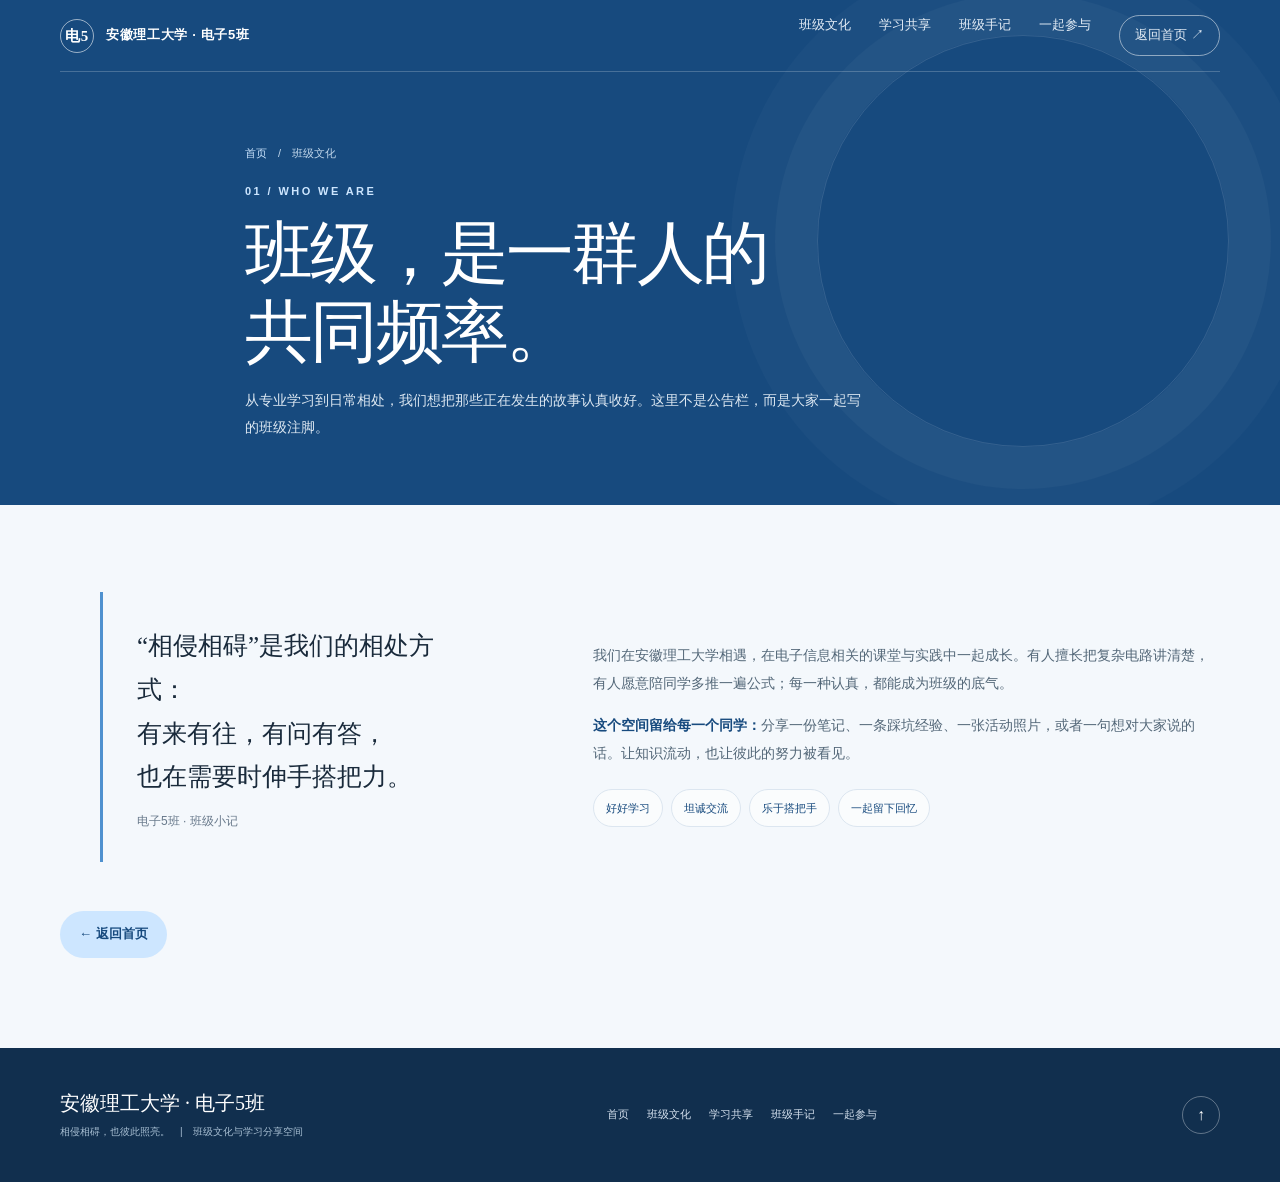
==== about.html @ 72c895e0 "安徽理工大学电子5班班级站：首页、班级文化、学习共享、班级手记、一起参与 留言区使用 GitHub Issues 作为留言板，纯文字提交。  Co-Authored-By: WorkBuddy <no" ====
<!doctype html>
<html lang="zh-CN">
<head>
<meta charset="utf-8">
<meta name="viewport" content="width=device-width, initial-scale=1">
<meta name="theme-color" content="#174a7e">
<meta name="description" content="安徽理工大学电子5班 —— 班级文化：我们在安徽理工大学相遇，在电子信息相关的课堂与实践中一起成长。">
<title>班级文化 · 安徽理工大学电子5班</title>
<link rel="stylesheet" href="style.css">
</head>
<body id="top">
<header class="topbar wrap">
  <a class="brand" href="index.html" aria-label="返回首页"><span class="seal">电5</span><span>安徽理工大学 · 电子5班</span></a>
  <nav class="nav" aria-label="主导航">
    <a href="about.html">班级文化</a>
    <a href="learn.html">学习共享</a>
    <a href="journal.html">班级手记</a>
    <a href="gather.html">一起参与</a>
    <a class="nav-cta" href="index.html">返回首页 ↗</a>
  </nav>
</header>
<main>
<section class="subhero">
  <div class="wrap subhero-inner">
    <div class="breadcrumbs"><a href="index.html">首页</a>　/　班级文化</div>
    <div class="eyebrow">01 / WHO WE ARE</div>
    <h1>班级，是一群人的<br>共同频率。</h1>
    <p>从专业学习到日常相处，我们想把那些正在发生的故事认真收好。这里不是公告栏，而是大家一起写的班级注脚。</p>
  </div>
</section>

<section class="page-content">
  <div class="wrap">
    <div class="about-grid">
      <blockquote class="manifesto">
        “相侵相碍”是我们的相处方式：<br>
        有来有往，有问有答，<br>
        也在需要时伸手搭把力。
        <small>电子5班 · 班级小记</small>
      </blockquote>
      <div class="about-copy">
        <p>我们在安徽理工大学相遇，在电子信息相关的课堂与实践中一起成长。有人擅长把复杂电路讲清楚，有人愿意陪同学多推一遍公式；每一种认真，都能成为班级的底气。</p>
        <p><strong>这个空间留给每一个同学：</strong>分享一份笔记、一条踩坑经验、一张活动照片，或者一句想对大家说的话。让知识流动，也让彼此的努力被看见。</p>
        <div class="values">
          <span class="pill">好好学习</span>
          <span class="pill">坦诚交流</span>
          <span class="pill">乐于搭把手</span>
          <span class="pill">一起留下回忆</span>
        </div>
      </div>
    </div>
    <a class="btn btn-primary page-return" href="index.html">← 返回首页</a>
  </div>
</section>
</main>
<footer class="footer">
  <div class="wrap footer-row">
    <div>
      <div class="footer-name">安徽理工大学 · 电子5班</div>
      <small>相侵相碍，也彼此照亮。　|　班级文化与学习分享空间</small>
    </div>
    <div class="footer-links">
      <a href="index.html">首页</a>
      <a href="about.html">班级文化</a>
      <a href="learn.html">学习共享</a>
      <a href="journal.html">班级手记</a>
      <a href="gather.html">一起参与</a>
    </div>
    <a class="backtop" href="#top" aria-label="回到顶部">↑</a>
  </div>
</footer>
</body>
</html>
---- style.css ----
:root{--pine:#174a7e;--pine2:#326a9a;--lime:#cde6ff;--cream:#f4f8fc;--paper:#ffffff;--ink:#192a3b;--muted:#68798b;--line:#dce6f0;--coral:#4f91cf;--serif:Georgia,"Noto Serif SC","Songti SC",serif;--sans:Inter,"PingFang SC","Microsoft YaHei",sans-serif}
    *{box-sizing:border-box}html{scroll-behavior:smooth}body{margin:0;background:var(--cream);color:var(--ink);font-family:var(--sans);line-height:1.6}a{color:inherit;text-decoration:none}button{font:inherit}.wrap{width:min(1160px,calc(100% - 48px));margin:auto}.topbar{height:72px;display:flex;align-items:center;justify-content:space-between;border-bottom:1px solid #ffffff35;color:#fff;position:absolute;top:0;left:0;right:0;z-index:4}.brand{display:flex;align-items:center;gap:12px;font-size:13px;font-weight:700;letter-spacing:.05em}.seal{width:34px;height:34px;border:1px solid #ffffff90;border-radius:50%;display:grid;place-items:center;font-family:var(--serif);font-size:15px}.nav{display:flex;gap:28px;font-size:13px;color:#e4edf6}.nav a:hover{color:var(--lime)}.nav-cta{border:1px solid #ffffff80;padding:9px 15px;border-radius:99px}.hero{min-height:680px;background:var(--pine);color:#fff;position:relative;overflow:hidden;padding:154px 0 72px}.hero:before{content:"";position:absolute;width:580px;height:580px;border-radius:50%;right:-40px;top:68px;background:radial-gradient(circle at 42% 42%,#4c82b4 0 2px,transparent 3px),radial-gradient(circle,#204d78 0,#1b426a 61%,transparent 62%);opacity:.9}.hero:after{content:"";position:absolute;width:380px;height:380px;border:1px solid #ffffff25;border-radius:50%;right:60px;top:168px;box-shadow:0 0 0 40px #ffffff08,0 0 0 80px #ffffff05}.hero-inner{position:relative;z-index:1;display:grid;grid-template-columns:1.1fr .9fr;align-items:center;gap:50px}.eyebrow{font-size:11px;letter-spacing:.22em;text-transform:uppercase;color:var(--lime);font-weight:700}.hero h1{font-family:var(--serif);font-size:clamp(42px,6.5vw,78px);line-height:1.13;letter-spacing:-.045em;font-weight:500;margin:21px 0 20px;max-width:730px}.hero h1 em{font-style:normal;color:var(--lime)}.hero-copy{max-width:500px;color:#dde8f2;font-size:15px;line-height:1.9}.hero-actions{display:flex;gap:12px;margin-top:31px;flex-wrap:wrap}.btn{display:inline-flex;align-items:center;gap:10px;border-radius:99px;padding:13px 19px;font-size:13px;font-weight:700;transition:.2s}.btn-primary{background:var(--lime);color:var(--pine)}.btn-primary:hover{transform:translateY(-2px);box-shadow:0 8px 22px #0003}.btn-ghost{color:#fff;border:1px solid #ffffff50}.orbit{height:400px;position:relative;display:grid;place-items:center}.orbit-ring{position:absolute;width:340px;height:340px;border:1px solid #ffffff30;border-radius:50%}.orbit-ring:before,.orbit-ring:after{content:"";position:absolute;border:1px solid #ffffff18;border-radius:50%;inset:26px}.orbit-ring:after{inset:62px}.orbit-core{width:190px;height:190px;border-radius:50%;background:var(--lime);color:var(--pine);display:flex;flex-direction:column;align-items:center;justify-content:center;text-align:center;box-shadow:0 0 70px #cde6ff30;transform:rotate(-8deg)}.orbit-core strong{font-family:var(--serif);font-size:55px;line-height:1}.orbit-core span{font-size:11px;letter-spacing:.1em;margin-top:9px}.orbit-tag{position:absolute;background:#fff;color:var(--pine);border-radius:999px;padding:8px 13px;font-size:11px;font-weight:700;box-shadow:0 7px 25px #0002}.tag-a{top:50px;right:28px}.tag-b{left:0;top:142px}.tag-c{right:0;bottom:78px}.hero-note{position:absolute;right:24px;bottom:25px;font-size:10px;letter-spacing:.12em;color:#aec2d4;z-index:2}.ticker{background:var(--lime);color:var(--pine);overflow:hidden;white-space:nowrap;padding:13px 0;font-weight:800;letter-spacing:.12em;font-size:12px}.ticker span{display:inline-block;animation:move 24s linear infinite}@keyframes move{to{transform:translateX(-50%)}}section{padding:92px 0}.section-head{display:flex;justify-content:space-between;align-items:end;gap:24px;margin-bottom:38px}.kicker{color:#6d8197;text-transform:uppercase;font-size:10px;letter-spacing:.2em;font-weight:800}.section-head h2{font-family:var(--serif);font-size:clamp(34px,4vw,50px);letter-spacing:-.035em;line-height:1.18;margin:10px 0 0;font-weight:500}.section-head p{max-width:400px;color:var(--muted);font-size:13px;margin:0}.about-grid{display:grid;grid-template-columns:.85fr 1.15fr;gap:70px;align-items:center}.manifesto{padding:32px 0 32px 34px;border-left:3px solid var(--coral);font-family:var(--serif);font-size:25px;line-height:1.75}.manifesto small{display:block;font:12px var(--sans);color:var(--muted);margin-top:14px}.about-copy{font-size:14px;color:#536778;line-height:2}.about-copy strong{color:var(--pine)}.values{display:flex;gap:8px;flex-wrap:wrap;margin-top:22px}.pill{border:1px solid var(--line);border-radius:99px;padding:7px 12px;font-size:11px;color:var(--pine);background:#fff9}.features{background:#eaf2f9}.card-grid{display:grid;grid-template-columns:repeat(3,1fr);gap:15px}.feature-card{background:var(--paper);padding:25px;border-radius:5px;min-height:240px;display:flex;flex-direction:column;position:relative;overflow:hidden;border:1px solid #e2eaf2}.feature-card:after{content:"";position:absolute;right:-28px;bottom:-55px;width:125px;height:125px;border-radius:50%;background:#d5eafd;opacity:.6}.card-icon{width:43px;height:43px;background:#e8f2fb;border-radius:50%;display:grid;place-items:center;font-size:19px}.feature-card h3{font-family:var(--serif);font-weight:500;font-size:23px;margin:23px 0 8px}.feature-card p{color:var(--muted);font-size:12px;margin:0;max-width:260px}.card-link{margin-top:auto;padding-top:19px;font-size:11px;color:var(--pine);font-weight:800;position:relative;z-index:1}.resources{display:grid;grid-template-columns:.72fr 1.28fr;gap:70px;align-items:start}.resource-intro{position:sticky;top:30px}.resource-intro p{font-size:13px;color:var(--muted);line-height:1.9}.filter-row{display:flex;gap:8px;margin:22px 0}.filter{border:1px solid var(--line);background:transparent;border-radius:99px;padding:7px 13px;font-size:11px;color:var(--muted);cursor:pointer}.filter.active,.filter:hover{background:var(--pine);border-color:var(--pine);color:#fff}.resource-list{border-top:1px solid var(--line)}.resource{display:grid;grid-template-columns:52px 1fr auto;align-items:center;gap:17px;padding:19px 0;border-bottom:1px solid var(--line)}.resource-index{font-family:var(--serif);font-size:20px;color:#97a8b9}.resource h3{margin:0;font-size:14px}.resource p{margin:4px 0 0;font-size:11px;color:var(--muted)}.resource-type{background:#eaf2f9;color:var(--pine);padding:5px 9px;border-radius:99px;font-size:10px;white-space:nowrap}.notice{margin-top:22px;padding:13px 15px;background:#eaf4fd;border-left:2px solid #71a6d4;font-size:11px;color:#577492;line-height:1.75}.journal{background:var(--pine);color:white}.journal .kicker{color:var(--lime)}.journal .section-head p{color:#d1dfec}.journal-grid{display:grid;grid-template-columns:1fr 1fr;gap:16px}.journal-card{min-height:280px;padding:26px;border:1px solid #ffffff2a;display:flex;flex-direction:column;justify-content:space-between;background:linear-gradient(135deg,#ffffff08,transparent)}.journal-card.featured{background:var(--lime);color:var(--pine);border-color:var(--lime)}.journal-meta{font-size:10px;letter-spacing:.12em;text-transform:uppercase;opacity:.7}.journal-card h3{font:500 26px/1.35 var(--serif);max-width:400px;margin:30px 0 12px}.journal-card p{font-size:12px;opacity:.76;max-width:420px}.journal-foot{display:flex;justify-content:space-between;align-items:center;font-size:11px}.journal-mark{width:38px;height:38px;border-radius:50%;border:1px solid currentColor;display:grid;place-items:center}.events{display:grid;grid-template-columns:1fr 1fr;gap:50px}.event-list{border-top:1px solid var(--line)}.event{display:grid;grid-template-columns:65px 1fr;gap:15px;padding:19px 0;border-bottom:1px solid var(--line)}.event-date{font:12px var(--serif);color:#8495a8}.event h3{font-size:14px;margin:0}.event p{font-size:11px;color:var(--muted);margin:5px 0 0}.invite{background:#e6eff8;padding:30px;display:flex;flex-direction:column;justify-content:center;min-height:290px}.invite h3{font:500 30px/1.35 var(--serif);margin:0 0 12px}.invite p{font-size:12px;color:var(--muted);line-height:1.8}.invite a{align-self:flex-start;margin-top:15px}.footer{background:#112f4e;color:#dce7f2;padding:42px 0}.footer-row{display:flex;justify-content:space-between;align-items:center;gap:25px}.footer-name{font:20px var(--serif);color:#fff}.footer small{display:block;color:#a8bfd3;font-size:10px;margin-top:7px}.footer-links{display:flex;gap:18px;font-size:11px;color:#d5e1ee}.backtop{width:38px;height:38px;border:1px solid #ffffff55;border-radius:50%;display:grid;place-items:center;color:#fff}.toast{position:fixed;bottom:24px;left:50%;transform:translate(-50%,20px);opacity:0;pointer-events:none;background:#174a7e;color:white;padding:12px 18px;border-radius:99px;font-size:12px;transition:.25s;z-index:10}.toast.show{opacity:1;transform:translate(-50%,0)}
    @media(max-width:760px){.wrap{width:min(100% - 34px,560px)}.topbar{height:64px}.nav{gap:14px}.nav a:not(.nav-cta){display:none}.hero{padding-top:125px;min-height:auto}.hero-inner{grid-template-columns:1fr;gap:0}.hero h1{font-size:48px}.hero-copy{font-size:14px}.orbit{height:280px;margin-top:10px}.orbit-ring{width:245px;height:245px}.orbit-core{width:145px;height:145px}.orbit-core strong{font-size:43px}.tag-a{right:22px;top:23px}.tag-b{left:4px;top:107px}.tag-c{right:11px;bottom:24px}.hero-note{font-size:8px;right:16px}.section-head{display:block;margin-bottom:27px}.section-head p{margin-top:13px}.about-grid,.resources,.events{grid-template-columns:1fr;gap:28px}.manifesto{font-size:22px;padding-left:23px}.card-grid{grid-template-columns:1fr}.feature-card{min-height:195px}.resource-intro{position:static}.journal-grid{grid-template-columns:1fr}.journal-card{min-height:240px}.invite{min-height:230px}section{padding:66px 0}.footer-row{align-items:flex-start;flex-wrap:wrap}.footer-links{order:3;width:100%;flex-wrap:wrap}.resource{grid-template-columns:37px 1fr auto;gap:11px}.resource-type{font-size:9px}}
    @media(prefers-reduced-motion:reduce){*,*:before,*:after{scroll-behavior:auto!important;animation:none!important;transition:none!important}}
.subhero{background:var(--pine);color:#fff;position:relative;overflow:hidden;padding:145px 0 65px}.subhero:after{content:"";position:absolute;width:410px;height:410px;border:1px solid #ffffff20;border-radius:50%;right:4%;top:35px;box-shadow:0 0 0 42px #ffffff08,0 0 0 86px #ffffff05}.subhero-inner{position:relative;z-index:1;max-width:790px}.subhero h1{font:500 clamp(40px,6vw,68px)/1.16 var(--serif);letter-spacing:-.04em;margin:14px 0 15px}.subhero p{max-width:620px;color:#dde8f2;font-size:14px;line-height:1.9;margin:0}.breadcrumbs{font-size:11px;color:#c1d7eb;margin-bottom:20px}.breadcrumbs a{color:var(--lime)}.home-welcome{padding:68px 0 30px}.home-welcome p{font-size:14px;color:#536778;line-height:2;max-width:710px}.route-section{padding:36px 0 92px}.route-section .section-head{margin-bottom:28px}.route-section .feature-card{min-height:225px}.page-content{padding:62px 0 90px}.page-content .section-head{margin-bottom:30px}.page-return{display:inline-flex;margin-top:24px}.page-content .manifesto{max-width:520px}.learn-note{margin-top:24px;padding:13px 15px;background:#eaf4fd;border-left:2px solid #71a6d4;font-size:11px;color:#577492;line-height:1.75}.journal-intro{font-size:13px;color:#68798b;line-height:1.9;max-width:750px;margin:-10px 0 30px}.gather-steps{border-top:1px solid var(--line)}
@media(max-width:760px){.subhero{padding:122px 0 51px}.subhero:after{width:250px;height:250px;right:-115px;top:54px}.home-welcome{padding:52px 0 20px}.route-section{padding:25px 0 65px}.page-content{padding:48px 0 65px}.route-section .feature-card{min-height:190px}}

.study-grid{display:grid;grid-template-columns:repeat(3,1fr);gap:16px}.study-card{background:#fff;border:1px solid var(--line);padding:26px;min-height:300px}.study-mark{color:#5b8db8;font-size:10px;letter-spacing:.16em;font-weight:800}.study-card h2{font:500 27px var(--serif);color:var(--pine);margin:18px 0 10px}.study-card p,.study-card li{font-size:13px;color:var(--muted);line-height:1.9}.study-card ul{padding-left:18px;margin:18px 0 0}.study-footnote{color:var(--muted);font-size:12px;margin-top:20px}.community-layout{display:grid;grid-template-columns:1.2fr .8fr;gap:22px;align-items:start}.comment-panel,.community-aside{background:#fff;border:1px solid var(--line);padding:28px}.comment-panel h2,.comments-feed h2{font:500 31px var(--serif);margin:9px 0 10px}.community-intro{color:var(--muted);font-size:13px;line-height:1.8;margin:0 0 22px}.comment-panel form{display:flex;flex-direction:column;gap:9px}.comment-panel label:not(.upload-box){font-size:12px;font-weight:700;color:var(--pine);margin-top:5px}.comment-panel input:not([type=file]),.comment-panel textarea{font:inherit;font-size:13px;border:1px solid var(--line);border-radius:8px;padding:11px 12px;background:#fbfdff;color:var(--ink);width:100%}.comment-panel textarea{resize:vertical;min-height:115px}.upload-box{border:1px dashed #9ebad2;border-radius:9px;padding:15px;display:flex;flex-direction:column;gap:4px;color:var(--pine);cursor:pointer;margin-top:4px}.upload-box span{font-size:13px;font-weight:700}.upload-box small{color:var(--muted);font-size:11px}.upload-box input{margin-top:6px;font-size:11px}.selected-files,.form-message{font-size:11px;color:var(--muted);margin:2px 0}.submit-comment{border:0;cursor:pointer;align-self:flex-start;margin-top:8px}.submit-comment:disabled{opacity:.6;cursor:wait}.community-aside{background:#eaf2f9;padding:27px}.community-aside h3{font:500 28px/1.4 var(--serif);margin:12px 0}.community-aside p{color:var(--muted);font-size:12px;line-height:1.9}.comments-feed{grid-column:1/-1;border-top:1px solid var(--line);padding-top:24px}.feed-heading{display:flex;align-items:end;justify-content:space-between;margin-bottom:15px}.feed-heading h2{margin-bottom:0}.comments-list{display:grid;gap:12px}.comment-card{background:#fff;border:1px solid var(--line);border-radius:9px;padding:17px}.comment-meta{display:flex;justify-content:space-between;gap:10px;color:var(--muted);font-size:11px}.comment-author{font-size:13px;font-weight:800;color:var(--pine)}.comment-text{white-space:pre-wrap;overflow-wrap:anywhere;font-size:13px;line-height:1.8;margin:11px 0;color:var(--ink)}.comment-media{display:flex;gap:10px;flex-wrap:wrap}.comment-media img,.comment-media video{display:block;max-width:min(100%,360px);max-height:360px;border-radius:8px;background:#eaf2f9}.comment-media video{width:360px}.feed-status{color:var(--muted);font-size:12px}.comments-feed .filter{cursor:pointer}@media(max-width:760px){.study-grid{grid-template-columns:1fr}.study-card{min-height:0}.community-layout{grid-template-columns:1fr}.comments-feed{grid-column:auto}.comment-panel,.community-aside{padding:21px}.comment-meta{flex-direction:column;gap:3px}}
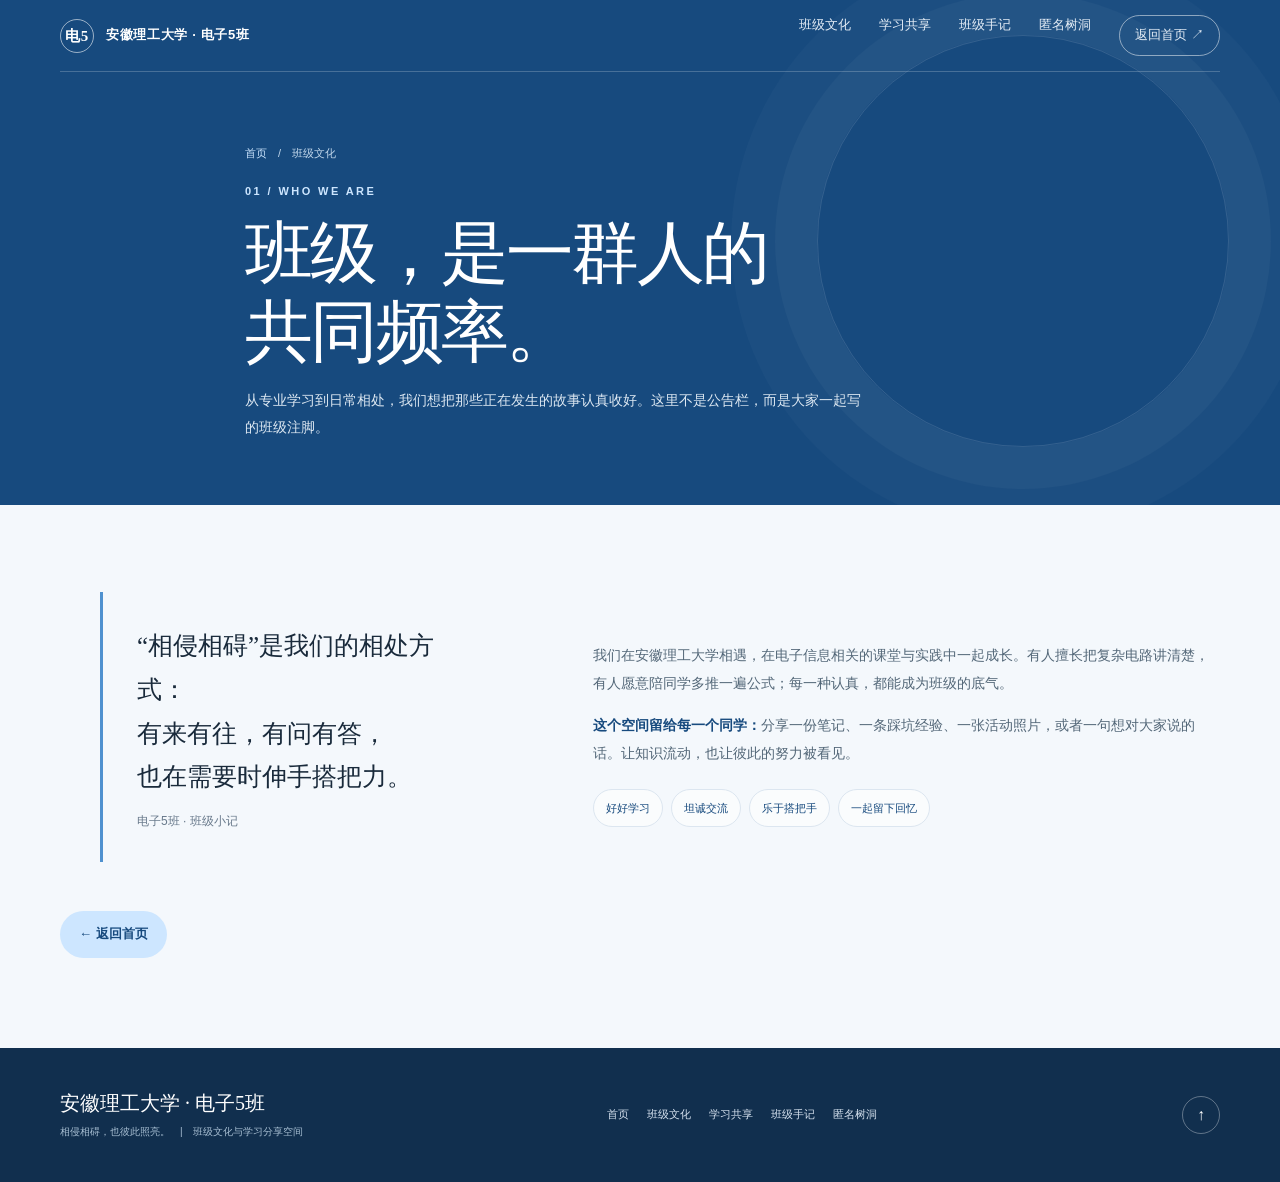
==== commit 8395bf3a: "「一起参与」改为「匿名树洞」 - 移除昵称输入框，改为纯文字匿名投递 - 树洞内容不显示用户名与头像，改用「匿名 #XXXXXX」编号   （由 GitHub 用户名算稳定哈希，同一人编号固定，无法反" ====
--- a/about.html
+++ b/about.html
@@ -15,7 +15,7 @@
     <a href="about.html">班级文化</a>
     <a href="learn.html">学习共享</a>
     <a href="journal.html">班级手记</a>
-    <a href="gather.html">一起参与</a>
+    <a href="gather.html">匿名树洞</a>
     <a class="nav-cta" href="index.html">返回首页 ↗</a>
   </nav>
 </header>
@@ -64,7 +64,7 @@
       <a href="about.html">班级文化</a>
       <a href="learn.html">学习共享</a>
       <a href="journal.html">班级手记</a>
-      <a href="gather.html">一起参与</a>
+      <a href="gather.html">匿名树洞</a>
     </div>
     <a class="backtop" href="#top" aria-label="回到顶部">↑</a>
   </div>
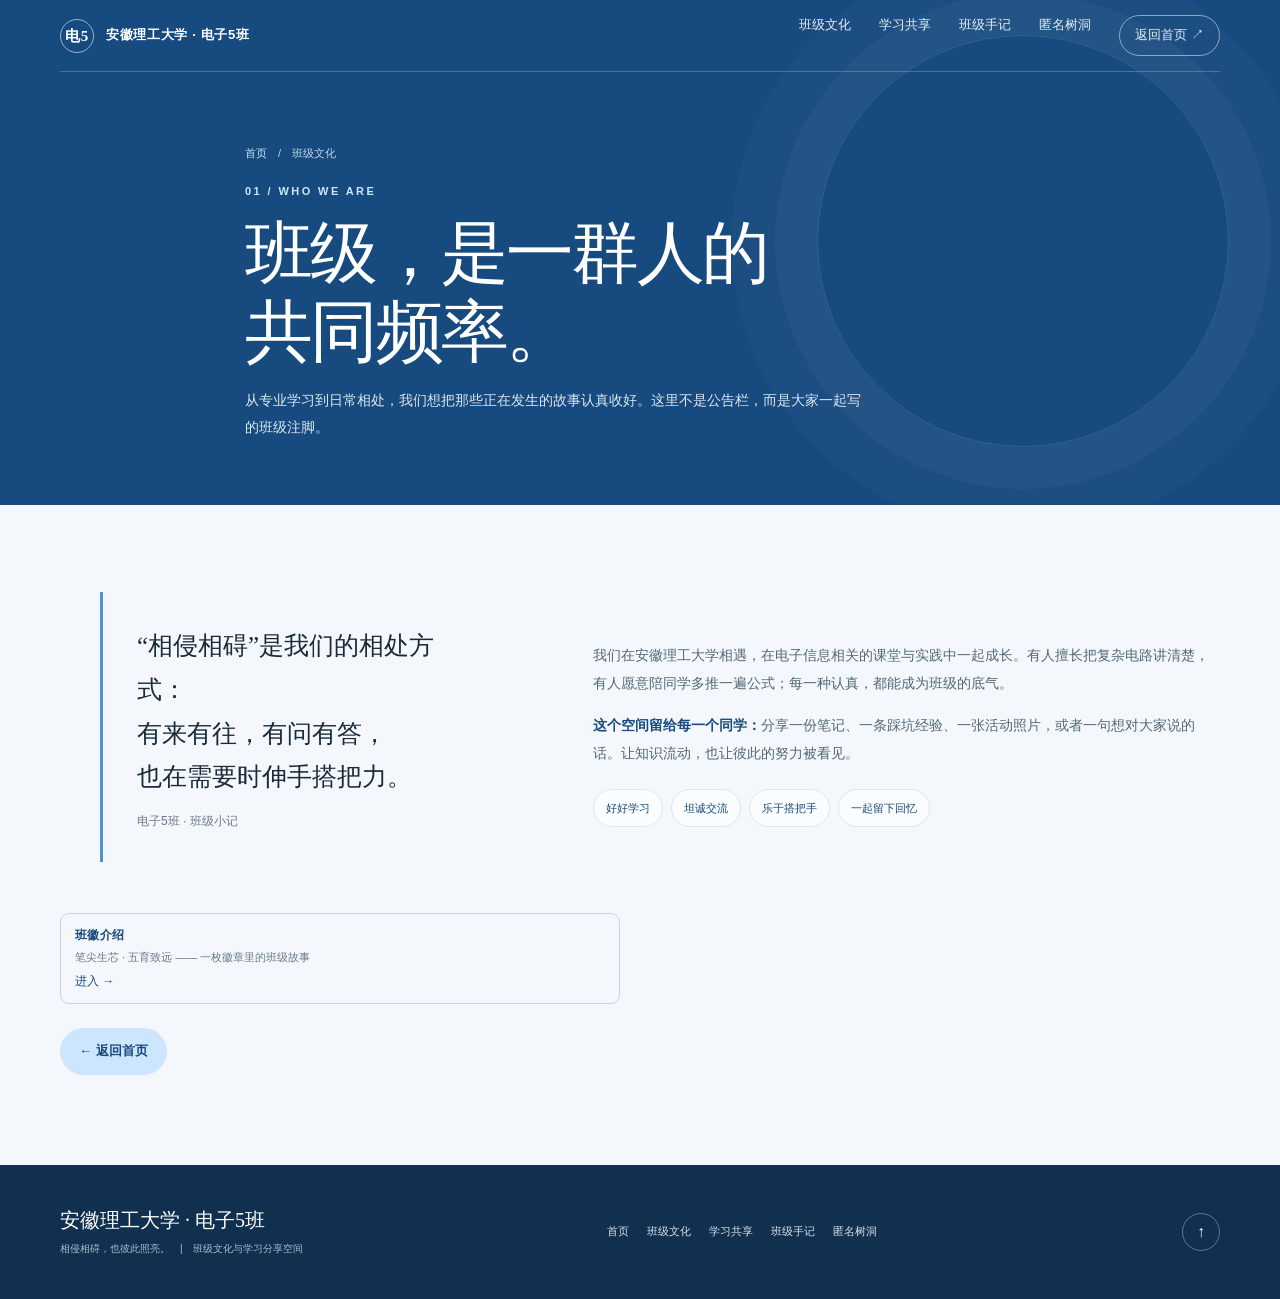
==== commit 2c6dee0f: "新增班徽介绍页 emblem.html：设计理念/五育篆书/五育日常/电路钢笔/特点创新" ====
--- a/about.html
+++ b/about.html
@@ -49,6 +49,13 @@
         </div>
       </div>
     </div>
+    <div class="eb-entry">
+      <a class="study-entry" href="emblem.html">
+        <span class="study-entry-label">班徽介绍</span>
+        <span class="study-entry-desc">笔尖生芯 · 五育致远 —— 一枚徽章里的班级故事</span>
+        <span class="study-entry-arrow">进入 →</span>
+      </a>
+    </div>
     <a class="btn btn-primary page-return" href="index.html">← 返回首页</a>
   </div>
 </section>
--- a/style.css
+++ b/style.css
@@ -3,6 +3,92 @@
     @media(max-width:760px){.wrap{width:min(100% - 34px,560px)}.topbar{height:64px}.nav{gap:14px}.nav a:not(.nav-cta){display:none}.hero{padding-top:125px;min-height:auto}.hero-inner{grid-template-columns:1fr;gap:0}.hero h1{font-size:48px}.hero-copy{font-size:14px}.orbit{height:280px;margin-top:10px}.orbit-ring{width:245px;height:245px}.orbit-core{width:145px;height:145px}.orbit-core strong{font-size:43px}.tag-a{right:22px;top:23px}.tag-b{left:4px;top:107px}.tag-c{right:11px;bottom:24px}.hero-note{font-size:8px;right:16px}.section-head{display:block;margin-bottom:27px}.section-head p{margin-top:13px}.about-grid,.resources,.events{grid-template-columns:1fr;gap:28px}.manifesto{font-size:22px;padding-left:23px}.card-grid{grid-template-columns:1fr}.feature-card{min-height:195px}.resource-intro{position:static}.journal-grid{grid-template-columns:1fr}.journal-card{min-height:240px}.invite{min-height:230px}section{padding:66px 0}.footer-row{align-items:flex-start;flex-wrap:wrap}.footer-links{order:3;width:100%;flex-wrap:wrap}.resource{grid-template-columns:37px 1fr auto;gap:11px}.resource-type{font-size:9px}}
     @media(prefers-reduced-motion:reduce){*,*:before,*:after{scroll-behavior:auto!important;animation:none!important;transition:none!important}}
 .subhero{background:var(--pine);color:#fff;position:relative;overflow:hidden;padding:145px 0 65px}.subhero:after{content:"";position:absolute;width:410px;height:410px;border:1px solid #ffffff20;border-radius:50%;right:4%;top:35px;box-shadow:0 0 0 42px #ffffff08,0 0 0 86px #ffffff05}.subhero-inner{position:relative;z-index:1;max-width:790px}.subhero h1{font:500 clamp(40px,6vw,68px)/1.16 var(--serif);letter-spacing:-.04em;margin:14px 0 15px}.subhero p{max-width:620px;color:#dde8f2;font-size:14px;line-height:1.9;margin:0}.breadcrumbs{font-size:11px;color:#c1d7eb;margin-bottom:20px}.breadcrumbs a{color:var(--lime)}.home-welcome{padding:68px 0 30px}.home-welcome p{font-size:14px;color:#536778;line-height:2;max-width:710px}.route-section{padding:36px 0 92px}.route-section .section-head{margin-bottom:28px}.route-section .feature-card{min-height:225px}.page-content{padding:62px 0 90px}.page-content .section-head{margin-bottom:30px}.page-return{display:inline-flex;margin-top:24px}.page-content .manifesto{max-width:520px}.learn-note{margin-top:24px;padding:13px 15px;background:#eaf4fd;border-left:2px solid #71a6d4;font-size:11px;color:#577492;line-height:1.75}.journal-intro{font-size:13px;color:#68798b;line-height:1.9;max-width:750px;margin:-10px 0 30px}.gather-steps{border-top:1px solid var(--line)}
-@media(max-width:760px){.subhero{padding:122px 0 51px}.subhero:after{width:250px;height:250px;right:-115px;top:54px}.home-welcome{padding:52px 0 20px}.route-section{padding:25px 0 65px}.page-content{padding:48px 0 65px}.route-section .feature-card{min-height:190px}}
+@media(max-width:760px){.subhero{padding:122px 0 51px}.subhero:after{width:250px;height:250px;right:-115px;top:54px}.home-welcome{padding:52px 0 20px}.route-section{padding:25px 0 65px}.page-content{padding:48px 0 65px}.route-section .feature-card{min-height:190px}}
 
-.study-grid{display:grid;grid-template-columns:repeat(3,1fr);gap:16px}.study-card{background:#fff;border:1px solid var(--line);padding:26px;min-height:300px}.study-mark{color:#5b8db8;font-size:10px;letter-spacing:.16em;font-weight:800}.study-card h2{font:500 27px var(--serif);color:var(--pine);margin:18px 0 10px}.study-card p,.study-card li{font-size:13px;color:var(--muted);line-height:1.9}.study-card ul{padding-left:18px;margin:18px 0 0}.study-footnote{color:var(--muted);font-size:12px;margin-top:20px}.community-layout{display:grid;grid-template-columns:1.2fr .8fr;gap:22px;align-items:start}.comment-panel,.community-aside{background:#fff;border:1px solid var(--line);padding:28px}.comment-panel h2,.comments-feed h2{font:500 31px var(--serif);margin:9px 0 10px}.community-intro{color:var(--muted);font-size:13px;line-height:1.8;margin:0 0 22px}.comment-panel form{display:flex;flex-direction:column;gap:9px}.comment-panel label:not(.upload-box){font-size:12px;font-weight:700;color:var(--pine);margin-top:5px}.comment-panel input:not([type=file]),.comment-panel textarea{font:inherit;font-size:13px;border:1px solid var(--line);border-radius:8px;padding:11px 12px;background:#fbfdff;color:var(--ink);width:100%}.comment-panel textarea{resize:vertical;min-height:115px}.upload-box{border:1px dashed #9ebad2;border-radius:9px;padding:15px;display:flex;flex-direction:column;gap:4px;color:var(--pine);cursor:pointer;margin-top:4px}.upload-box span{font-size:13px;font-weight:700}.upload-box small{color:var(--muted);font-size:11px}.upload-box input{margin-top:6px;font-size:11px}.selected-files,.form-message{font-size:11px;color:var(--muted);margin:2px 0}.submit-comment{border:0;cursor:pointer;align-self:flex-start;margin-top:8px}.submit-comment:disabled{opacity:.6;cursor:wait}.community-aside{background:#eaf2f9;padding:27px}.community-aside h3{font:500 28px/1.4 var(--serif);margin:12px 0}.community-aside p{color:var(--muted);font-size:12px;line-height:1.9}.comments-feed{grid-column:1/-1;border-top:1px solid var(--line);padding-top:24px}.feed-heading{display:flex;align-items:end;justify-content:space-between;margin-bottom:15px}.feed-heading h2{margin-bottom:0}.comments-list{display:grid;gap:12px}.comment-card{background:#fff;border:1px solid var(--line);border-radius:9px;padding:17px}.comment-meta{display:flex;justify-content:space-between;gap:10px;color:var(--muted);font-size:11px}.comment-author{font-size:13px;font-weight:800;color:var(--pine)}.comment-text{white-space:pre-wrap;overflow-wrap:anywhere;font-size:13px;line-height:1.8;margin:11px 0;color:var(--ink)}.comment-media{display:flex;gap:10px;flex-wrap:wrap}.comment-media img,.comment-media video{display:block;max-width:min(100%,360px);max-height:360px;border-radius:8px;background:#eaf2f9}.comment-media video{width:360px}.feed-status{color:var(--muted);font-size:12px}.comments-feed .filter{cursor:pointer}@media(max-width:760px){.study-grid{grid-template-columns:1fr}.study-card{min-height:0}.community-layout{grid-template-columns:1fr}.comments-feed{grid-column:auto}.comment-panel,.community-aside{padding:21px}.comment-meta{flex-direction:column;gap:3px}}+.study-grid{display:grid;grid-template-columns:repeat(3,1fr);gap:16px}.study-card{background:#fff;border:1px solid var(--line);padding:26px;min-height:300px}.study-mark{color:#5b8db8;font-size:10px;letter-spacing:.16em;font-weight:800}.study-card h2{font:500 27px var(--serif);color:var(--pine);margin:18px 0 10px}.study-card p,.study-card li{font-size:13px;color:var(--muted);line-height:1.9}.study-card ul{padding-left:18px;margin:18px 0 0}.study-footnote{color:var(--muted);font-size:12px;margin-top:20px}.community-layout{display:grid;grid-template-columns:1.2fr .8fr;gap:22px;align-items:start}.comment-panel,.community-aside{background:#fff;border:1px solid var(--line);padding:28px}.comment-panel h2,.comments-feed h2{font:500 31px var(--serif);margin:9px 0 10px}.community-intro{color:var(--muted);font-size:13px;line-height:1.8;margin:0 0 22px}.comment-panel form{display:flex;flex-direction:column;gap:9px}.comment-panel label:not(.upload-box){font-size:12px;font-weight:700;color:var(--pine);margin-top:5px}.comment-panel input:not([type=file]),.comment-panel textarea{font:inherit;font-size:13px;border:1px solid var(--line);border-radius:8px;padding:11px 12px;background:#fbfdff;color:var(--ink);width:100%}.comment-panel textarea{resize:vertical;min-height:115px}.upload-box{border:1px dashed #9ebad2;border-radius:9px;padding:15px;display:flex;flex-direction:column;gap:4px;color:var(--pine);cursor:pointer;margin-top:4px}.upload-box span{font-size:13px;font-weight:700}.upload-box small{color:var(--muted);font-size:11px}.upload-box input{margin-top:6px;font-size:11px}.selected-files,.form-message{font-size:11px;color:var(--muted);margin:2px 0}.submit-comment{border:0;cursor:pointer;align-self:flex-start;margin-top:8px}.submit-comment:disabled{opacity:.6;cursor:wait}.community-aside{background:#eaf2f9;padding:27px}.community-aside h3{font:500 28px/1.4 var(--serif);margin:12px 0}.community-aside p{color:var(--muted);font-size:12px;line-height:1.9}.comments-feed{grid-column:1/-1;border-top:1px solid var(--line);padding-top:24px}.feed-heading{display:flex;align-items:end;justify-content:space-between;margin-bottom:15px}.feed-heading h2{margin-bottom:0}.comments-list{display:grid;gap:12px}.comment-card{background:#fff;border:1px solid var(--line);border-radius:9px;padding:17px}.comment-meta{display:flex;justify-content:space-between;gap:10px;color:var(--muted);font-size:11px}.comment-author{font-size:13px;font-weight:800;color:var(--pine)}.comment-text{white-space:pre-wrap;overflow-wrap:anywhere;font-size:13px;line-height:1.8;margin:11px 0;color:var(--ink)}.comment-media{display:flex;gap:10px;flex-wrap:wrap}.comment-media img,.comment-media video{display:block;max-width:min(100%,360px);max-height:360px;border-radius:8px;background:#eaf2f9}.comment-media video{width:360px}.feed-status{color:var(--muted);font-size:12px}.comments-feed .filter{cursor:pointer}@media(max-width:760px){.study-grid{grid-template-columns:1fr}.study-card{min-height:0}.community-layout{grid-template-columns:1fr}.comments-feed{grid-column:auto}.comment-panel,.community-aside{padding:21px}.comment-meta{flex-direction:column;gap:3px}}
+/* ===== 学习资料下载区 ===== */
+.materials{margin-top:20px;padding-top:18px;border-top:1px dashed var(--line)}
+.materials-head{display:flex;align-items:baseline;gap:9px;margin-bottom:12px}
+.materials-head h3{font:500 16px var(--serif);color:var(--pine);margin:0}
+.materials-head span{font-size:11px;color:var(--muted)}
+.material-list{display:flex;flex-direction:column;gap:8px}
+.material-item{display:flex;align-items:center;gap:11px;padding:10px 12px;background:#f4f8fc;border:1px solid var(--line);border-radius:8px;transition:border-color .15s,background .15s}
+.material-item:hover{border-color:#9ebad2;background:#eef5fb}
+.material-icon{flex-shrink:0;width:26px;height:26px;border-radius:5px;background:#174a7e;color:#fff;display:flex;align-items:center;justify-content:center;font-size:9px;font-weight:700;letter-spacing:.02em}
+.material-info{flex:1;min-width:0}
+.material-name{display:block;font-size:13px;color:var(--ink);line-height:1.4}
+.material-meta{display:block;font-size:11px;color:var(--muted);margin-top:2px}
+.material-actions{display:flex;gap:6px;flex-shrink:0}
+.material-btn{display:inline-flex;align-items:center;gap:4px;padding:5px 11px;font-size:12px;border:1px solid #9ebad2;border-radius:6px;background:#fff;color:var(--pine);cursor:pointer;white-space:nowrap;text-decoration:none;transition:background .15s}
+.material-btn:hover{background:#174a7e;color:#fff;border-color:#174a7e}
+@media(max-width:760px){.material-item{flex-wrap:wrap}.material-actions{width:100%;margin-top:2px}.material-btn{flex:1;justify-content:center}}
+
+/* ===== 学习卡片内的分区入口按钮 ===== */
+.study-entry{display:flex;flex-direction:column;gap:3px;margin-top:18px;padding:12px 14px;border:1px solid #c3d7e8;border-radius:9px;background:#f4f8fc;text-decoration:none;transition:background .15s,border-color .15s}
+.study-entry:hover,.study-entry:focus-visible{background:var(--pine);border-color:var(--pine)}
+.study-entry-label{font-size:12px;font-weight:800;color:var(--pine);letter-spacing:.04em}
+.study-entry-desc{font-size:11px;color:var(--muted);line-height:1.7}
+.study-entry-arrow{font-size:12px;color:var(--pine);margin-top:2px}
+.study-entry:hover .study-entry-label,.study-entry:hover .study-entry-arrow,.study-entry:focus-visible .study-entry-label,.study-entry:focus-visible .study-entry-arrow{color:#fff}
+.study-entry:hover .study-entry-desc,.study-entry:focus-visible .study-entry-desc{color:#d6e6f4}
+
+/* ===== 班徽介绍页 ===== */
+.eb-hero{display:grid;grid-template-columns:.9fr 1.1fr;gap:40px;align-items:center;margin:0 0 30px}
+.eb-hero-art{position:relative;display:grid;place-items:center;padding:30px}
+.eb-hero-art img{width:min(100%,420px);height:auto;border-radius:14px;background:#fff;box-shadow:0 18px 50px rgba(23,74,126,.14);position:relative;z-index:1}
+.eb-ring{position:absolute;border-radius:50%;border:1px solid var(--line);pointer-events:none}
+.eb-ring-1{width:118%;aspect-ratio:1;box-shadow:0 0 0 34px rgba(23,74,126,.04)}
+.eb-ring-2{width:92%;aspect-ratio:1;border-style:dashed}
+.eb-hero figcaption h2{font:500 30px var(--serif);color:var(--pine);margin:0 0 14px}
+.eb-hero figcaption ul{list-style:none;padding:0;margin:0;display:grid;gap:12px}
+.eb-hero figcaption li{font-size:13px;color:var(--muted);line-height:1.9;padding-left:16px;position:relative}
+.eb-hero figcaption li:before{content:"";position:absolute;left:0;top:11px;width:7px;height:7px;border-radius:50%;background:var(--coral)}
+.eb-hero figcaption strong{color:var(--pine)}
+.eb-trio{display:grid;grid-template-columns:repeat(3,1fr);gap:15px}
+.eb-num{font:700 12px var(--sans);color:#97a8b9;letter-spacing:.1em}
+.eb-trio .feature-card h3{margin-top:12px}
+.eb-seals{display:grid;grid-template-columns:repeat(5,1fr);gap:14px}
+.eb-seal{margin:0;background:#fff;border:1px solid var(--line);padding:18px 14px;text-align:center;transition:transform .18s,box-shadow .18s}
+.eb-seal:hover{transform:translateY(-3px);box-shadow:0 10px 26px rgba(23,74,126,.1)}
+.eb-seal img{width:76px;height:auto;display:block;margin:0 auto 12px}
+.eb-seal figcaption strong{display:block;font:500 22px var(--serif);color:var(--pine);margin-bottom:6px}
+.eb-seal figcaption span{font-size:11px;color:var(--muted);line-height:1.8;display:block}
+.eb-note{margin:18px 0 0;padding:13px 15px;background:#eaf4fd;border-left:2px solid #71a6d4;font-size:12px;color:#577492;line-height:1.75}
+.eb-daily{display:grid;grid-template-columns:repeat(5,1fr);gap:14px}
+.eb-photo{margin:0;background:#fff;border:1px solid var(--line);overflow:hidden;display:flex;flex-direction:column;transition:transform .18s,box-shadow .18s}
+.eb-photo:hover{transform:translateY(-3px);box-shadow:0 10px 26px rgba(23,74,126,.1)}
+.eb-photo img{width:100%;aspect-ratio:3/2;object-fit:cover;display:block}
+.eb-photo figcaption{padding:12px 13px}
+.eb-photo figcaption strong{display:block;font-size:12px;color:var(--pine);margin-bottom:4px}
+.eb-photo figcaption span{font-size:11px;color:var(--muted);line-height:1.7}
+.eb-split{display:grid;grid-template-columns:.9fr 1.1fr;gap:40px;align-items:center;margin:0}
+.eb-split-art{position:relative;display:grid;place-items:center;padding:20px;background:#f0f6fb;border-radius:12px}
+.eb-split-art img{max-width:100%;height:auto}
+.eb-split-flip .eb-split-art{order:2}
+.eb-split figcaption ul{list-style:none;padding:0;margin:0;display:grid;gap:13px}
+.eb-split figcaption li{font-size:13px;color:var(--muted);line-height:1.9;padding-left:16px;position:relative}
+.eb-split figcaption li:before{content:"";position:absolute;left:0;top:11px;width:7px;height:7px;border-radius:50%;background:var(--coral)}
+.eb-split figcaption strong{color:var(--pine)}
+.eb-detail{margin-top:18px;padding:13px 15px;background:#eaf4fd;border-left:2px solid #71a6d4;font-size:12px;color:#577492;line-height:1.8}
+.eb-arc{background:#fff}
+.eb-quartet{display:grid;grid-template-columns:repeat(4,1fr);gap:15px}
+.eb-mark{font:500 26px var(--serif);color:var(--pine);width:46px;height:46px;border:1px solid var(--line);border-radius:50%;display:grid;place-items:center;background:#e8f2fb}
+.eb-quartet .feature-card h3{margin:16px 0 8px}
+.eb-quartet .feature-card{min-height:0}
+.eb-end{margin:56px 0 0;padding:34px 30px;background:var(--pine);color:#fff;border-radius:12px;font:500 21px/2 var(--serif);text-align:center}
+.eb-end small{display:block;margin-top:14px;font:11px var(--sans);letter-spacing:.1em;color:var(--lime)}
+@media(max-width:900px){
+  .eb-hero,.eb-split{grid-template-columns:1fr;gap:22px}
+  .eb-split-flip .eb-split-art{order:0}
+  .eb-trio{grid-template-columns:1fr}
+  .eb-seals{grid-template-columns:repeat(2,1fr)}
+  .eb-daily{grid-template-columns:repeat(2,1fr)}
+  .eb-quartet{grid-template-columns:1fr 1fr}
+}
+@media(max-width:560px){
+  .eb-seals{grid-template-columns:repeat(2,1fr)}
+  .eb-daily{grid-template-columns:1fr}
+  .eb-quartet{grid-template-columns:1fr}
+  .eb-end{font-size:17px;padding:26px 18px}
+}
+.eb-entry{max-width:560px;margin-top:26px}
